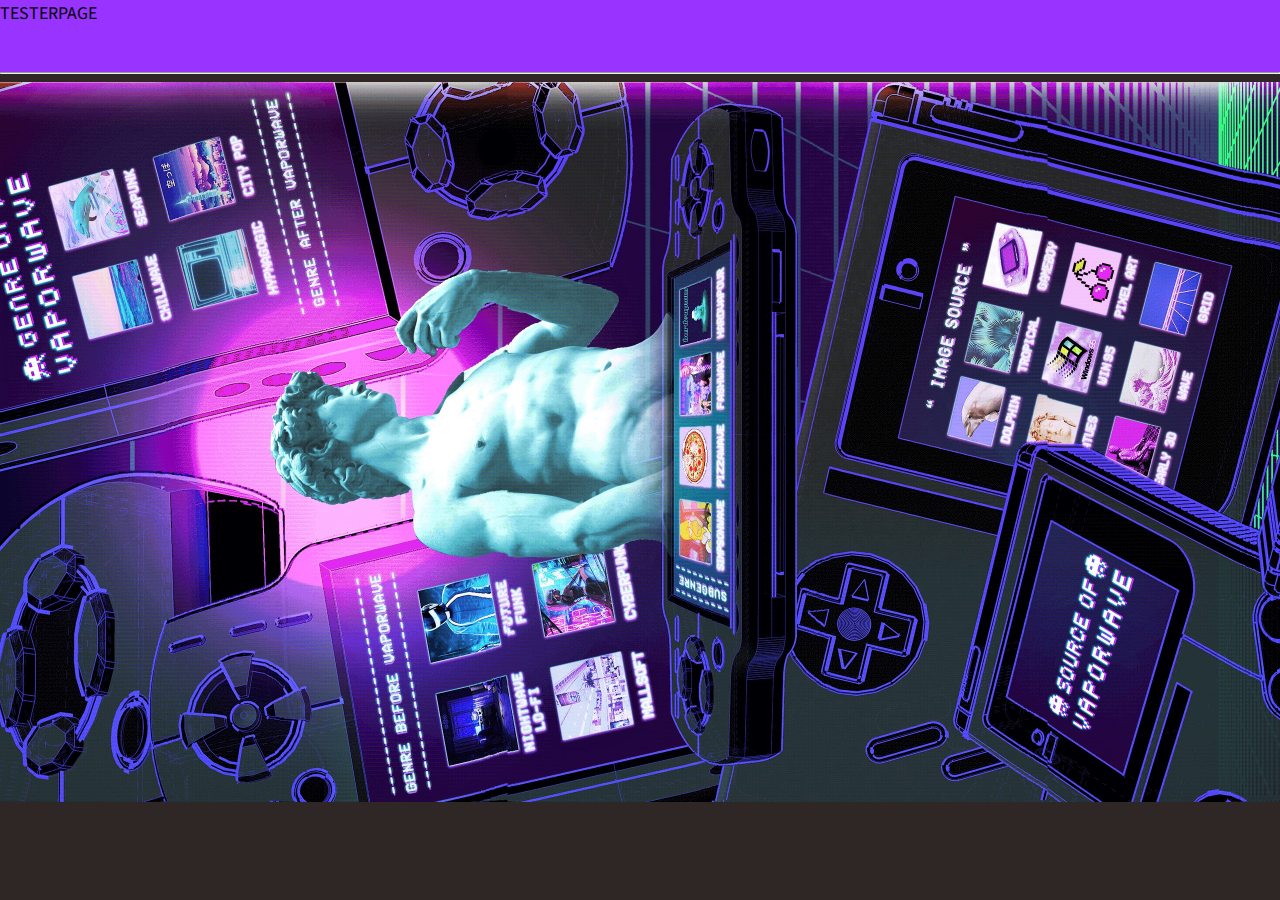
==== index.html @ a364b724 "TESTCOMMIT" ====
<!DOCTYPE html>
<html lang="ko">
    <head>
        <meta charset="utf-8">
        <title>PIZZA_prototype</title>
        <meta name = "viewport" content="width=device-width, initial-scale=1.0">
        <link href="https://fonts.googleapis.com/css?family=Noto+Sans+KR&display=swap" rel="stylesheet">
        <link rel = "stylesheet" href="style.css">
        <link rel="shortcut icon" type="image⁄x-icon" href="img/0_indexcuckoo.png">

    </head>

    <style>
            .h_header{height : 30px;}            
    </style>
   
    <body>

        <section class="P_header">
            TESTERPAGE
        </section>

        <hr class="greyline"></hr>

        <section class="P_imgplace">
            <img class="P_img" src="img/s2_back.jpg">
        </section>
    
    </body>
---- style.css ----
@charset "UTF-8";

/*style for mobile main*/
/*this style file is only valid in 400~768 pixel*/

/*기본색*/
:root {
    --main--skyblue : #7ACDF3;
    --main--black : #2F2725;
    --main--grey : #969797;
    --sub--red : #FF3C32;
    --sub--yellow : #FFC000;
    --sub--green : #00F06E;
    --sub--purple : #9933FF;
    --sub--blue : #0066FF;
    --white100 : #ffffff;
    --white80 : rgba(255,255,255,0.8);
    --greyline : #EEEEEE;
}

/*기본설정*/
body {
    margin : 0;
    font-family: 'Noto Sans KR', sans-serif;
    background-color: var(--main--black);
}

/*header*/
.P_header {
    width: 100%;
    height: 72px;
    float: left;
    background-color: var(--sub--purple);
    z-index: 9999;
}

.P_img{
    width: 100%;
}
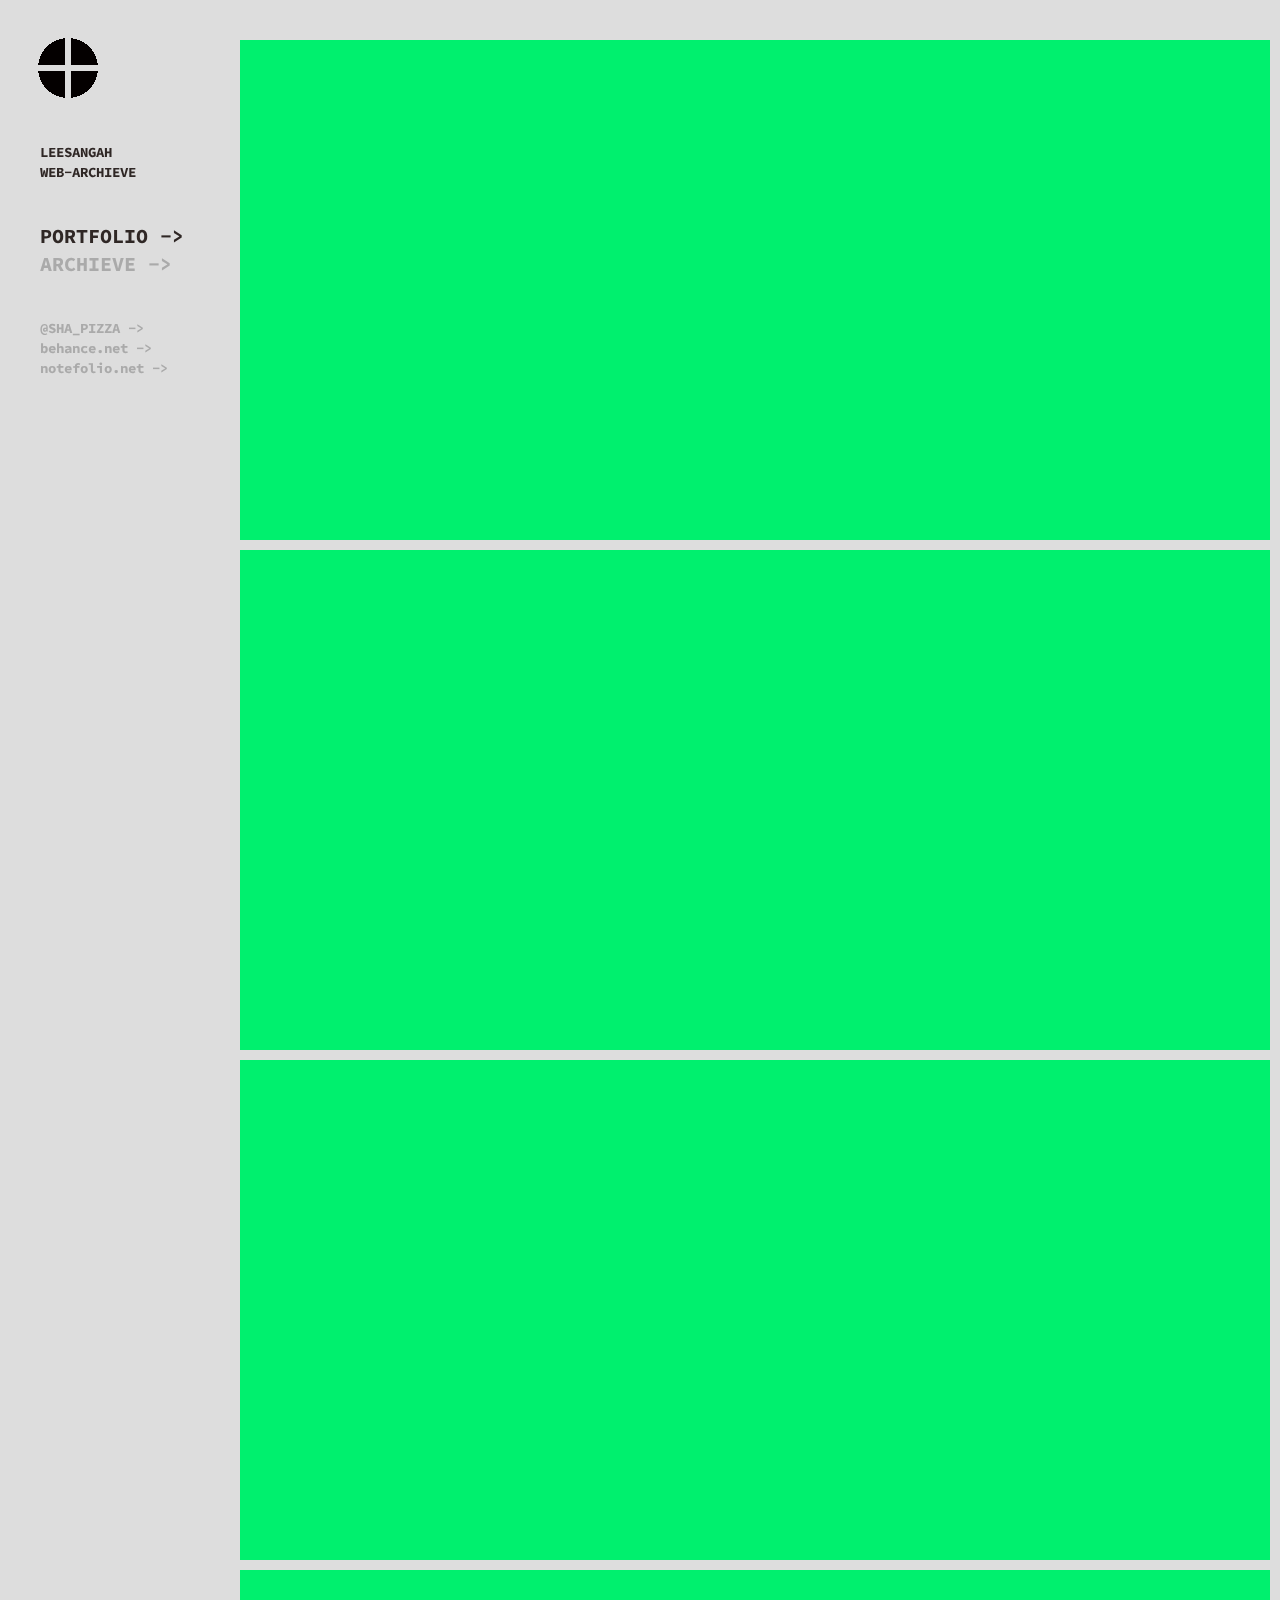
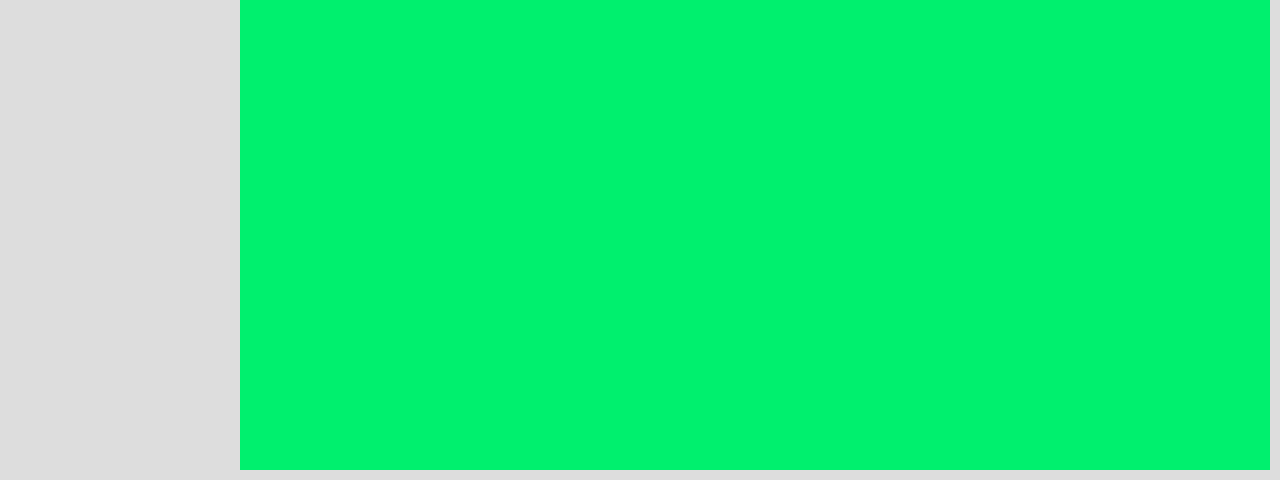
==== commit 1a43b390: "0.1.0 structure" ====
--- a/index.html
+++ b/index.html
@@ -4,10 +4,16 @@
         <meta charset="utf-8">
         <title>PIZZA_prototype</title>
         <meta name = "viewport" content="width=device-width, initial-scale=1.0">
+        
         <link href="https://fonts.googleapis.com/css?family=Noto+Sans+KR&display=swap" rel="stylesheet">
+        <link href='https://spoqa.github.io/spoqa-han-sans/css/SpoqaHanSans-kr.css' rel='stylesheet' type='text/css'>
+        <link href="https://fonts.googleapis.com/css?family=Source+Code+Pro&display=swap" rel="stylesheet">
+
         <link rel = "stylesheet" href="style.css">
-        <link rel="shortcut icon" type="image⁄x-icon" href="img/0_indexcuckoo.png">
+        <link rel="shortcut icon" type="image⁄x-icon" href="img/profileimg.png">
 
+        <script type="text/javascript" src="https://code.jquery.com/jquery-1.12.4.min.js"></script>
+        
     </head>
 
     <style>
@@ -16,14 +22,21 @@
    
     <body>
 
-        <section class="P_header">
-            TESTERPAGE
-        </section>
+        <div id="div_header" >
+        </div>
 
-        <hr class="greyline"></hr>
+        <div id="div_body" >
+            error during load body ...
+        </div>
 
-        <section class="P_imgplace">
-            <img class="P_img" src="img/s2_back.jpg">
-        </section>
     
-    </body>+
+    </body>
+    <script>  
+        $(document).ready(function(){
+            /*initial setting*/
+            $('#div_header').load('PwHeader.html');
+        });
+    </script>
+
+</html>
--- a/style.css
+++ b/style.css
@@ -5,35 +5,98 @@
 
 /*기본색*/
 :root {
-    --main--skyblue : #7ACDF3;
+    --main--white : #FFFFFF;
     --main--black : #2F2725;
-    --main--grey : #969797;
+    --main--grey : #AAAAAA;
+    --sub--lightgrey : #DDDDDD;
+    --sub--trans : rgba(0,0,0,0);
     --sub--red : #FF3C32;
     --sub--yellow : #FFC000;
-    --sub--green : #00F06E;
     --sub--purple : #9933FF;
     --sub--blue : #0066FF;
-    --white100 : #ffffff;
-    --white80 : rgba(255,255,255,0.8);
-    --greyline : #EEEEEE;
+    --sub--green : #00F06E;
 }
 
-/*기본설정*/
+/*main components*/
 body {
-    margin : 0;
+    margin: 0;
     font-family: 'Noto Sans KR', sans-serif;
-    background-color: var(--main--black);
+    background-color: var(--sub--lightgrey);
+    height: 100%;
 }
 
-/*header*/
-.P_header {
-    width: 100%;
-    height: 72px;
-    float: left;
-    background-color: var(--sub--purple);
-    z-index: 9999;
+#div_header { 
+    float: left; 
+    width: 240px; 
+    height: 100%; 
+    position: fixed;
 }
 
-.P_img{
+#div_body {
+    float: right;
     width: 100%;
+    margin-left: -240px;
+    padding-left: 240px;
+    box-sizing: border-box;
+    overflow-y: scroll;
+    overflow-x: hidden;
 }
+
+/* disable scroll bar*/
+#div_body::-webkit-scrollbar {
+    display: none;
+}
+
+/*font variation*/
+/* font-family: 'Noto Sans KR', sans-serif;                                */
+/* font-family: 'Source Code Pro', monospace;                               */
+/* font-family: 'Spoqa Han Sans', 'Spoqa Han Sans JP', 'Sans-serif';        */
+
+h1 {
+    font-family: 'Source Code Pro', monospace;
+    color: var(--main--black);
+    font-weight: 700;
+    font-size: 20px;
+    width: fit-content;
+    height: 28px;
+    margin: 0;
+    
+}
+
+h3 {
+    font-family: 'Source Code Pro', monospace;
+    color: var(--main--black);
+    font-weight: 700;
+    font-size: 14px;
+    width: fit-content;
+    height: 20px;
+    margin: 0;
+}
+
+h4 {
+    font-family: 'Source Code Pro', monospace;
+    color: var(--main--grey);
+    font-weight: 700;
+    font-size: 14px;
+    width: fit-content;
+    height: 20px;
+    margin: 0;
+}
+
+
+
+
+/*components in PwHeader*/
+.PwHeaderDiv {
+    padding-top: 40px;
+    padding-left: 40px;
+}
+
+
+/*components in PwPortfolio*/
+.PwPortfolioArticle{
+    width: 99%;
+    height: 500px;
+    background-color: var(--sub--green);
+    margin-bottom: 10px;
+}
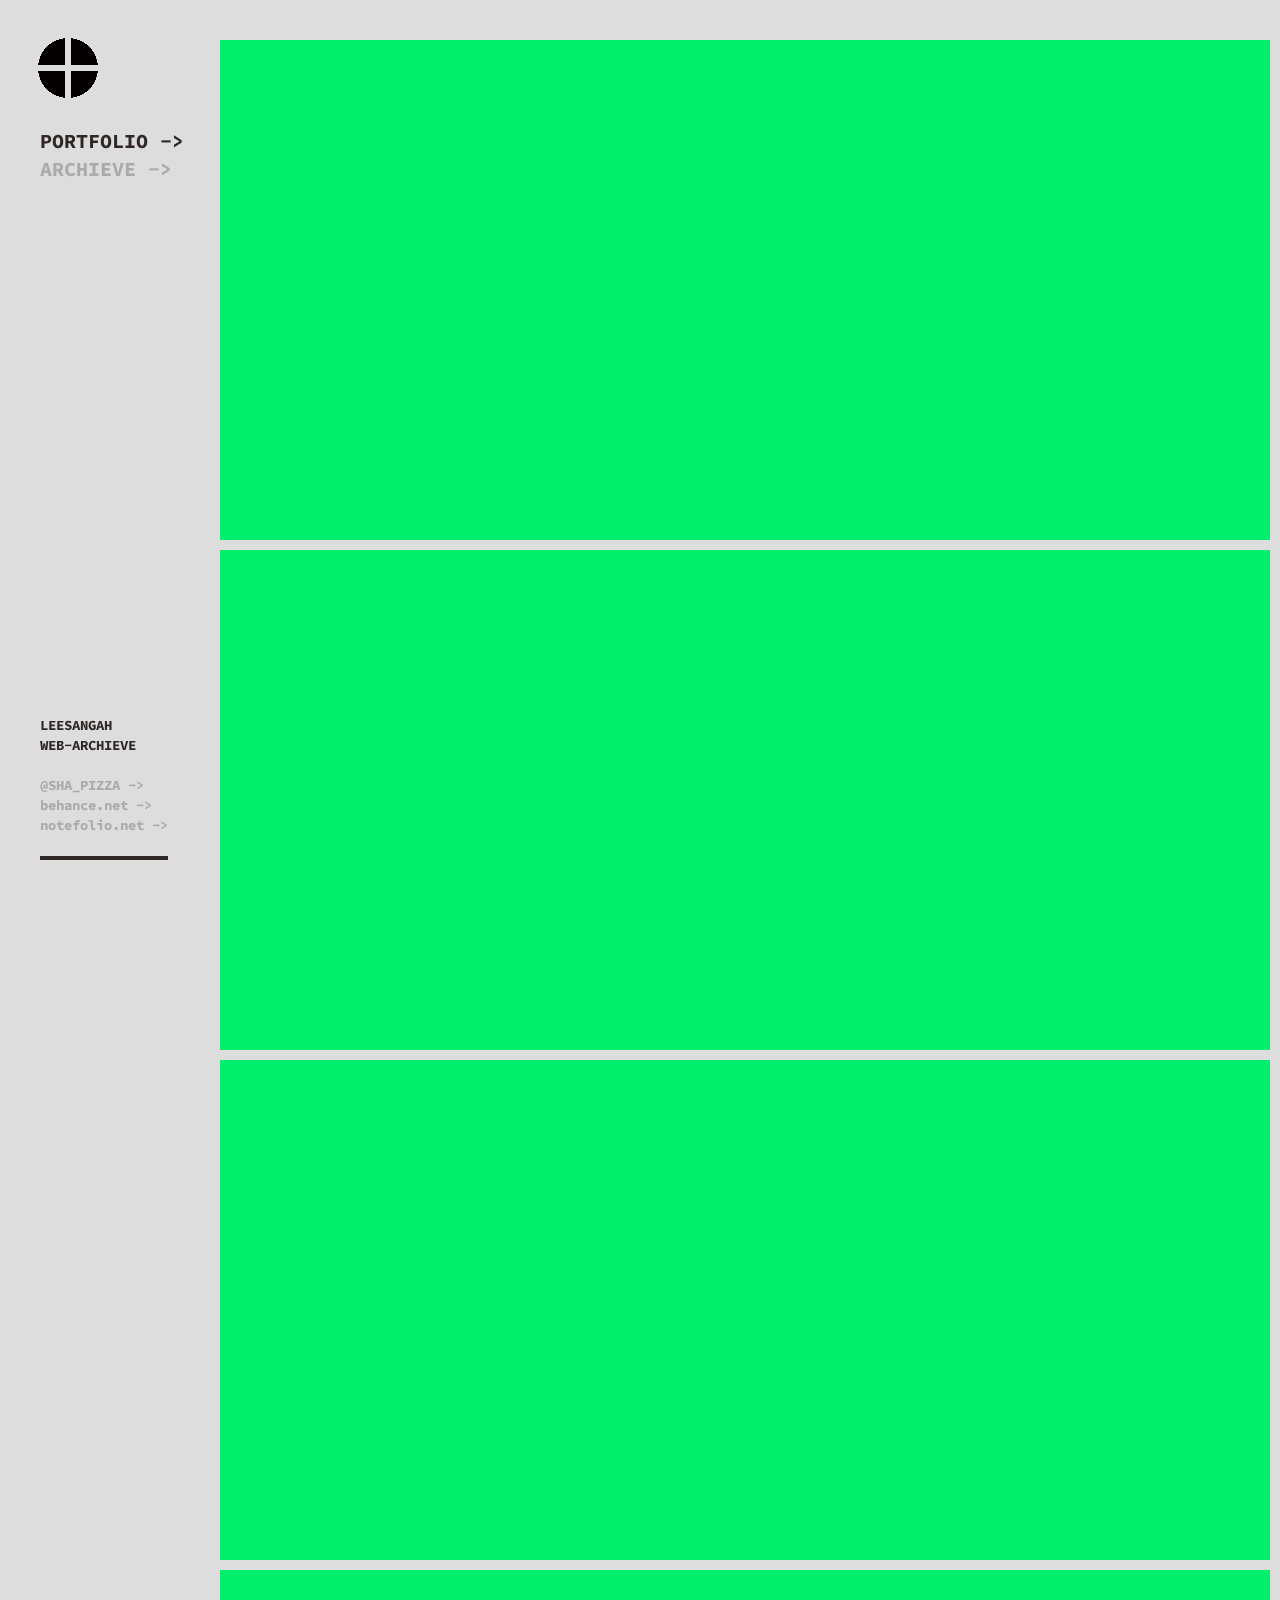
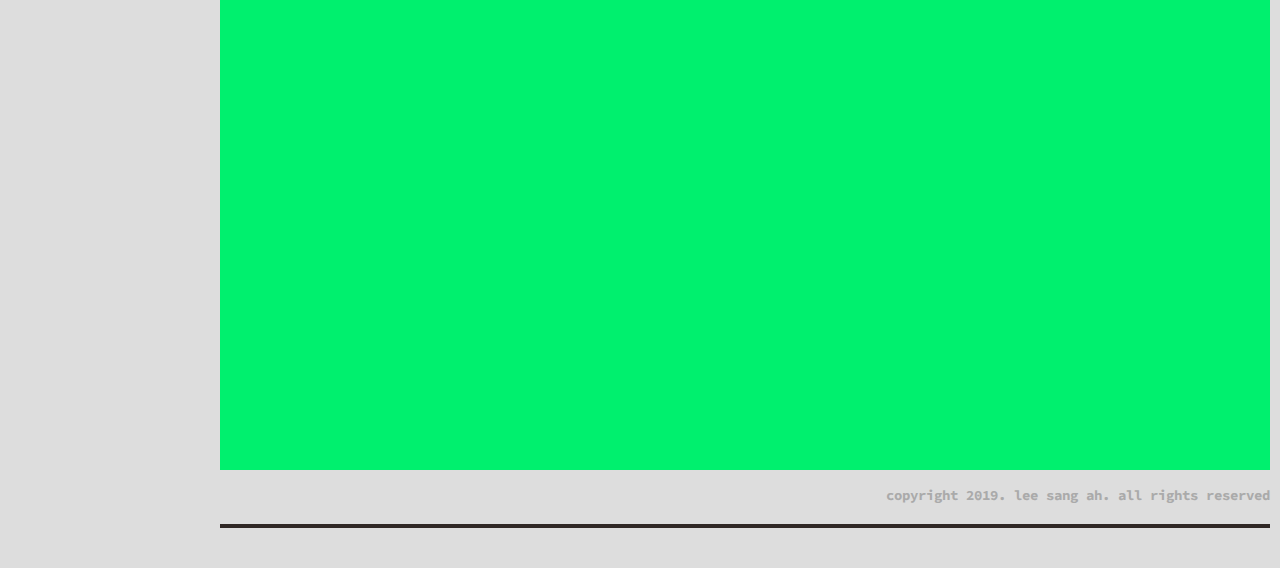
==== commit c056d070: "0.1.1" ====
--- a/index.html
+++ b/index.html
@@ -3,10 +3,9 @@
     <head>
         <meta charset="utf-8">
         <title>PIZZA_prototype</title>
-        <meta name = "viewport" content="width=device-width, initial-scale=1.0">
+        <meta name = "viewport" content="width=device-width, initial-scale=1.0, maximum-scale=2.0, minimum-scale=0.5">
         
         <link href="https://fonts.googleapis.com/css?family=Noto+Sans+KR&display=swap" rel="stylesheet">
-        <link href='https://spoqa.github.io/spoqa-han-sans/css/SpoqaHanSans-kr.css' rel='stylesheet' type='text/css'>
         <link href="https://fonts.googleapis.com/css?family=Source+Code+Pro&display=swap" rel="stylesheet">
 
         <link rel = "stylesheet" href="style.css">
@@ -22,11 +21,22 @@
    
     <body>
 
+        <div id="div_upper">
+            <div style="position:absolute; padding-top: 38px; padding-left: 38px; ">
+                <img src="img/logo.gif">
+            </div>
+        </div>
+
         <div id="div_header" >
         </div>
 
         <div id="div_body" >
-            error during load body ...
+            <div id="div_content">
+                error during load body ...
+            </div>
+            <div id="div_footer">
+                
+            </div>
         </div>
 
     
@@ -36,6 +46,7 @@
         $(document).ready(function(){
             /*initial setting*/
             $('#div_header').load('PwHeader.html');
+            $('#div_footer').load('PwFooter.html');
         });
     </script>
 
--- a/style.css
+++ b/style.css
@@ -25,9 +25,16 @@
     height: 100%;
 }
 
-#div_header { 
+#div_upper { 
+    height: 120px; 
+    width: 100%; 
+    background-color: var(--sub--trans); 
+    position: fixed;
+}
+
+#div_header {
     float: left; 
-    width: 240px; 
+    width: 220px; 
     height: 100%; 
     position: fixed;
 }
@@ -35,8 +42,9 @@
 #div_body {
     float: right;
     width: 100%;
-    margin-left: -240px;
-    padding-left: 240px;
+    margin-left: -220px;
+    padding-right: 10px;
+    padding-left: 220px;
     box-sizing: border-box;
     overflow-y: scroll;
     overflow-x: hidden;
@@ -46,6 +54,19 @@
 #div_body::-webkit-scrollbar {
     display: none;
 }
+
+#div_footer {
+    text-align: end;
+    font-family: 'Source Code Pro', monospace;
+    color: var(--main--grey);
+    font-weight: 700;
+    font-size: 14px;
+    height: fit-content;
+    margin-top: 16px;
+    margin-bottom: 40px;
+}
+
+
 
 /*font variation*/
 /* font-family: 'Noto Sans KR', sans-serif;                                */
@@ -83,19 +104,31 @@
     margin: 0;
 }
 
-
+/*line objects*/
+.line1 {
+    margin: 0; 
+    border: 2px solid var(--main--black);
+    height: 0;
+}
 
 
 /*components in PwHeader*/
-.PwHeaderDiv {
-    padding-top: 40px;
-    padding-left: 40px;
+.PwHeaderDivUp {
+    position: absolute;;
+    left: 40px;
+    top: 128px;
+}
+
+.PwHeaderDivDown {
+    position: absolute;
+    left: 40px;
+    bottom: 40px;
 }
 
 
 /*components in PwPortfolio*/
 .PwPortfolioArticle{
-    width: 99%;
+    width: 100%;
     height: 500px;
     background-color: var(--sub--green);
     margin-bottom: 10px;
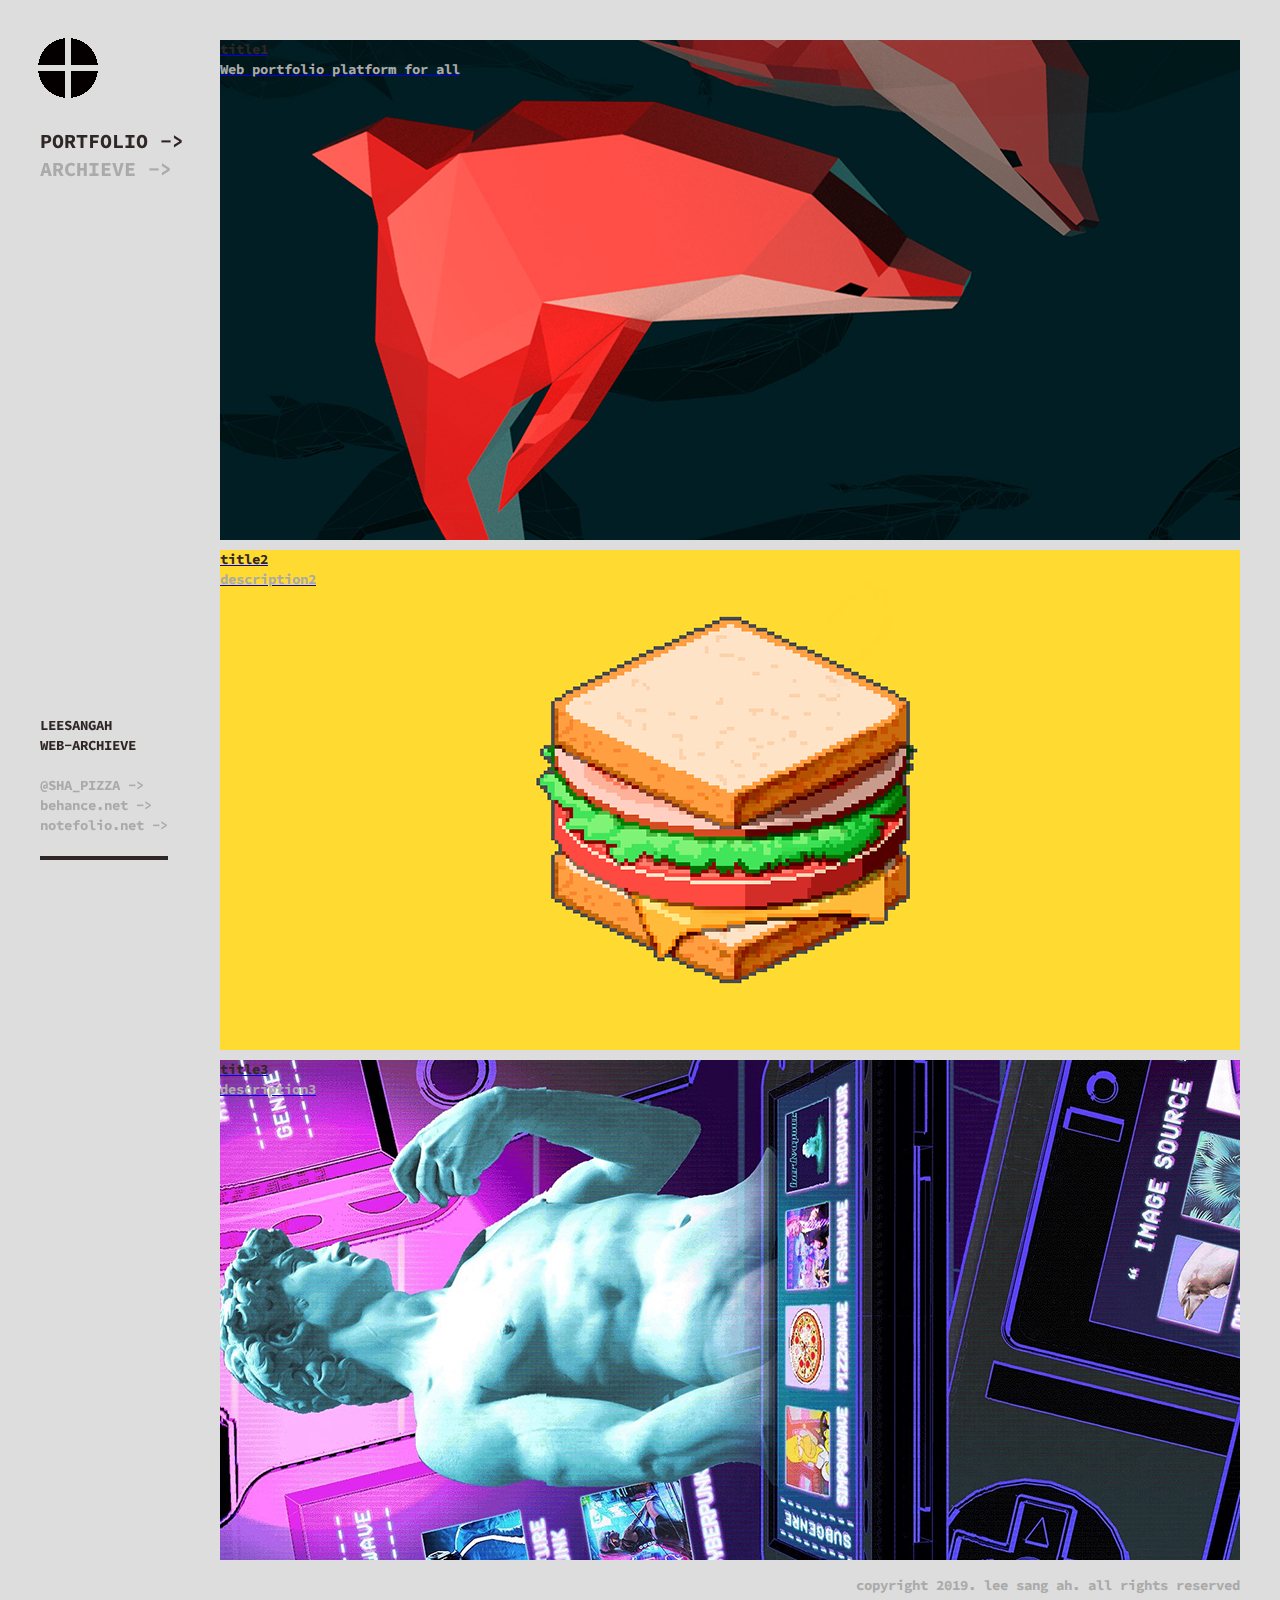
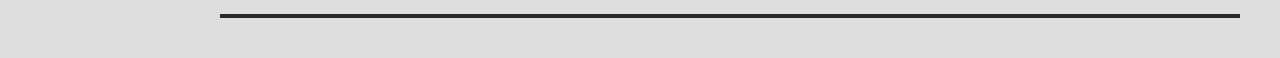
==== commit 7613b38c: "0.1.2" ====
--- a/index.html
+++ b/index.html
@@ -48,6 +48,9 @@
             $('#div_header').load('PwHeader.html');
             $('#div_footer').load('PwFooter.html');
         });
+        $("body").contextmenu(function(){
+            return false;
+        });
     </script>
 
 </html>
--- a/style.css
+++ b/style.css
@@ -23,6 +23,7 @@
     font-family: 'Noto Sans KR', sans-serif;
     background-color: var(--sub--lightgrey);
     height: 100%;
+    /*background: url('Port_head/181201.png') no-repeat center/cover;*/
 }
 
 #div_upper { 
@@ -43,16 +44,11 @@
     float: right;
     width: 100%;
     margin-left: -220px;
-    padding-right: 10px;
+    padding-right: 40px;
     padding-left: 220px;
     box-sizing: border-box;
     overflow-y: scroll;
     overflow-x: hidden;
-}
-
-/* disable scroll bar*/
-#div_body::-webkit-scrollbar {
-    display: none;
 }
 
 #div_footer {
@@ -66,6 +62,14 @@
     margin-bottom: 40px;
 }
 
+/* disable scroll bar*/
+#div_body::-webkit-scrollbar {
+    display: none;
+}
+
+html::-webkit-scrollbar {
+    display: none;
+}
 
 
 /*font variation*/
@@ -127,9 +131,23 @@
 
 
 /*components in PwPortfolio*/
-.PwPortfolioArticle{
+#PwPortfolio {
+    list-style: none;
+    margin: 0;
+    padding: 0;    
+}
+.PwPortfolioList{
     width: 100%;
     height: 500px;
     background-color: var(--sub--green);
+    overflow: hidden;
     margin-bottom: 10px;
 }
+
+.PwPortfolioArticle{
+    width: 100%;
+    height: 100%;
+    background-repeat: no-repeat;
+    background-position: center;
+    background-size: cover;
+}
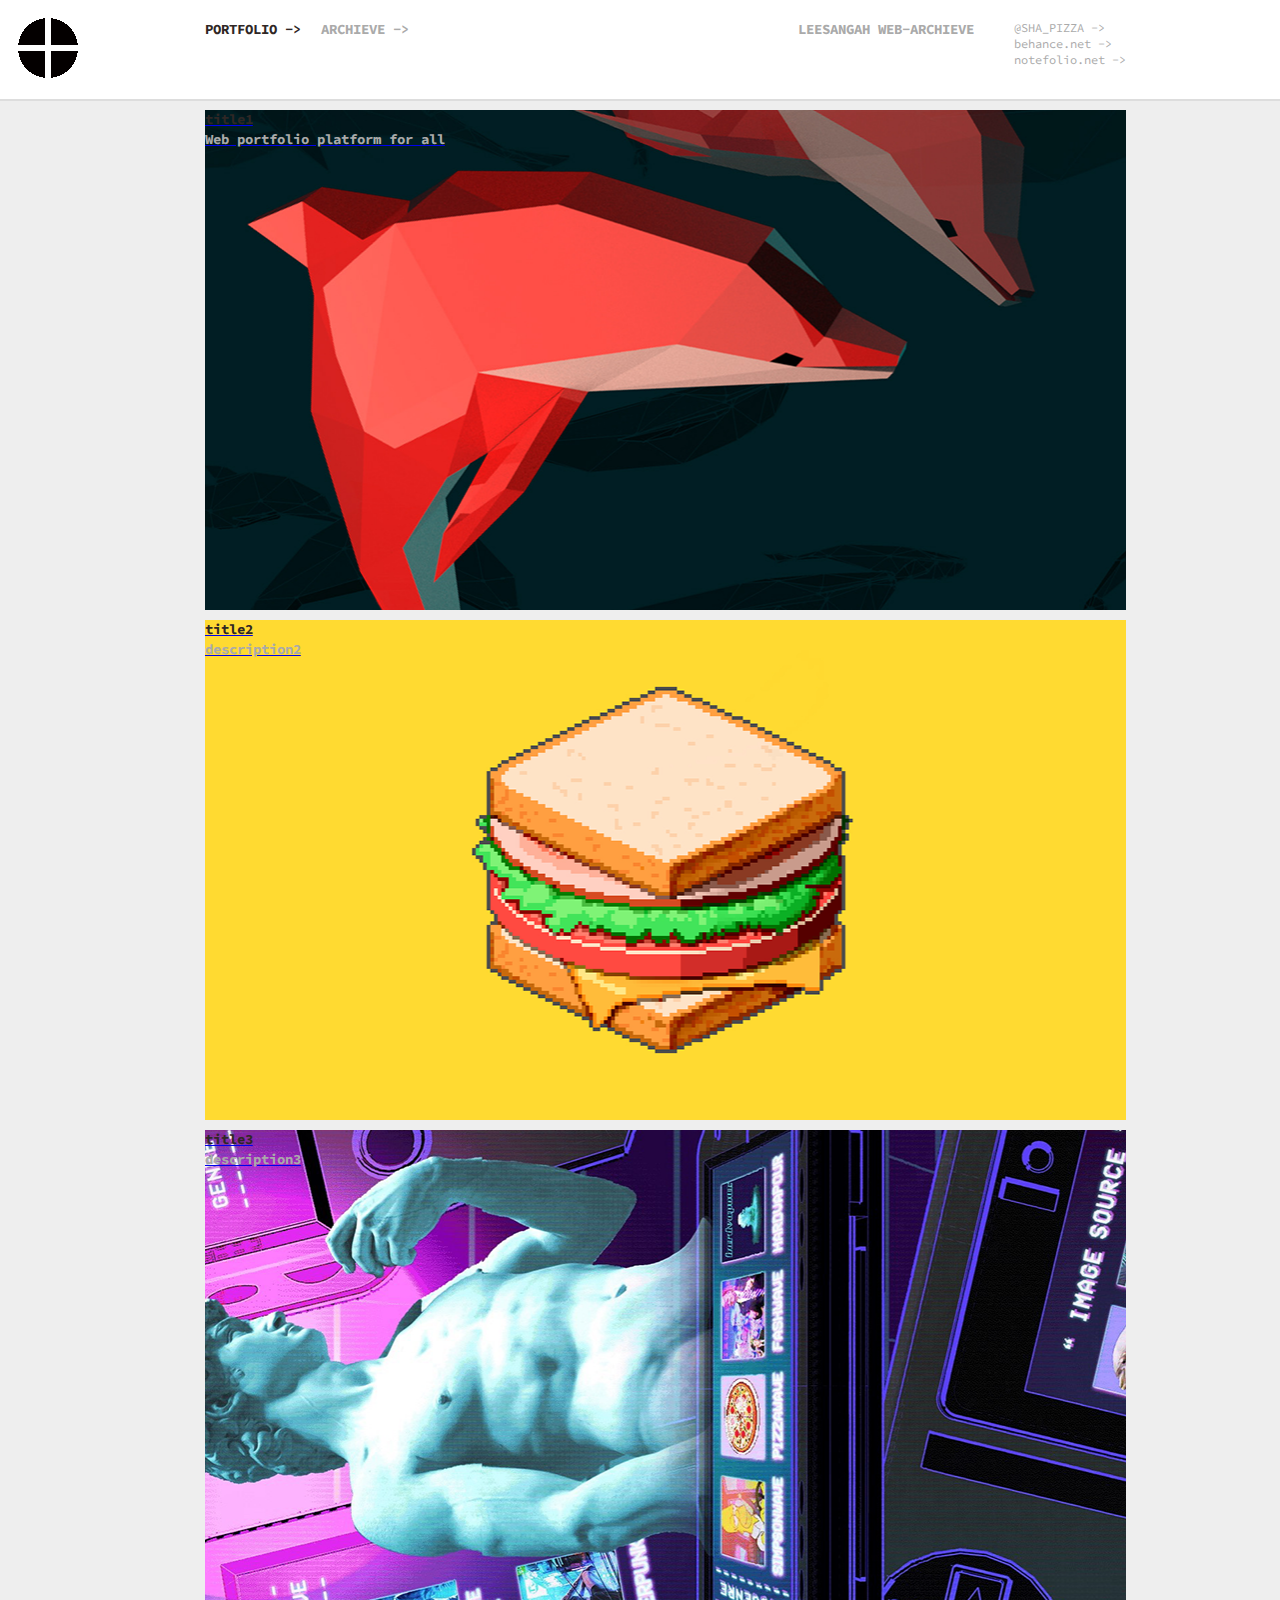
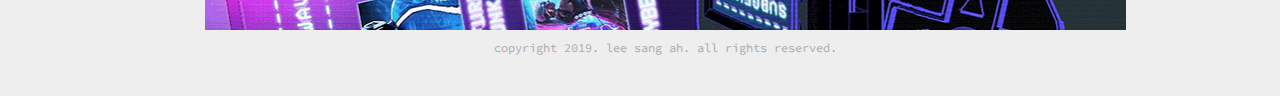
==== commit 350b045e: "0.1.3" ====
--- a/index.html
+++ b/index.html
@@ -22,13 +22,21 @@
     <body>
 
         <div id="div_upper">
-            <div style="position:absolute; padding-top: 38px; padding-left: 38px; ">
+            <div style="position:absolute; padding-top: 18px; padding-left: 18px; ">
                 <img src="img/logo.gif">
-            </div>
+            </div>     
         </div>
 
-        <div id="div_header" >
+        <div style="background-color: var(--main--white); position:absolute; width:100%; height:100px;">
+            <div style="width:100%; height:99px;"></div>
+            <hr class="linelight"></hr>
         </div>
+
+        
+
+        <div id="div_header"> 
+        </div>
+        
 
         <div id="div_body" >
             <div id="div_content">
--- a/style.css
+++ b/style.css
@@ -8,7 +8,8 @@
     --main--white : #FFFFFF;
     --main--black : #2F2725;
     --main--grey : #AAAAAA;
-    --sub--lightgrey : #DDDDDD;
+    --sub--Dgrey : #DDDDDD;
+    --sub--lightgrey : #EEEEEE;
     --sub--trans : rgba(0,0,0,0);
     --sub--red : #FF3C32;
     --sub--yellow : #FFC000;
@@ -23,42 +24,49 @@
     font-family: 'Noto Sans KR', sans-serif;
     background-color: var(--sub--lightgrey);
     height: 100%;
+    align-items: center;
+    min-width: 920px;
     /*background: url('Port_head/181201.png') no-repeat center/cover;*/
 }
 
 #div_upper { 
-    height: 120px; 
-    width: 100%; 
+    width: 16%; 
+    height: 100%; 
     background-color: var(--sub--trans); 
     position: fixed;
+    z-index: 9999;
 }
 
 #div_header {
-    float: left; 
-    width: 220px; 
-    height: 100%; 
-    position: fixed;
+    /*float: left; */
+    width: 72%; 
+    height: 80px; 
+    margin-left: 16%;
+    margin-right: auto;
+    padding-top: 20px;
+    position: relative;
 }
 
 #div_body {
-    float: right;
-    width: 100%;
-    margin-left: -220px;
+    /*float: right;*/
+    width: 72%;
+    margin-left: 16%;
+    margin-right: auto;
+    
+    position: relative;
+    /*margin-left: -220px;
     padding-right: 40px;
-    padding-left: 220px;
+    padding-left: 220px;*/
     box-sizing: border-box;
     overflow-y: scroll;
     overflow-x: hidden;
 }
 
 #div_footer {
-    text-align: end;
-    font-family: 'Source Code Pro', monospace;
-    color: var(--main--grey);
-    font-weight: 700;
-    font-size: 14px;
+    width: fit-content;
     height: fit-content;
-    margin-top: 16px;
+    margin-left: auto;
+    margin-right: auto;
     margin-bottom: 40px;
 }
 
@@ -66,10 +74,10 @@
 #div_body::-webkit-scrollbar {
     display: none;
 }
-
+/*
 html::-webkit-scrollbar {
     display: none;
-}
+}*/
 
 
 /*font variation*/
@@ -108,25 +116,45 @@
     margin: 0;
 }
 
+h5 {
+    font-family: 'Source Code Pro', monospace;
+    color: var(--main--grey);
+    font-weight: 400;
+    font-size: 12px;
+    width: fit-content;
+    height: 16px;
+    margin: 0;
+}
+
 /*line objects*/
 .line1 {
+    width: 100%;
     margin: 0; 
     border: 2px solid var(--main--black);
     height: 0;
 }
 
+.linelight {
+    width: 100%;
+    margin: 0; 
+    border: 0.5px solid var(--sub--Dgrey);
+    height: 0;
+}
+
 
 /*components in PwHeader*/
-.PwHeaderDivUp {
-    position: absolute;;
-    left: 40px;
-    top: 128px;
+.PwHeaderDivLeft {
+    float: left;
 }
 
-.PwHeaderDivDown {
-    position: absolute;
-    left: 40px;
-    bottom: 40px;
+.PwHeaderDivMenu {
+    float: left;
+    margin-right: 20px;
+}
+
+.PwHeaderDivRight {
+    float: right;
+    margin-left: 40px;
 }
 
 
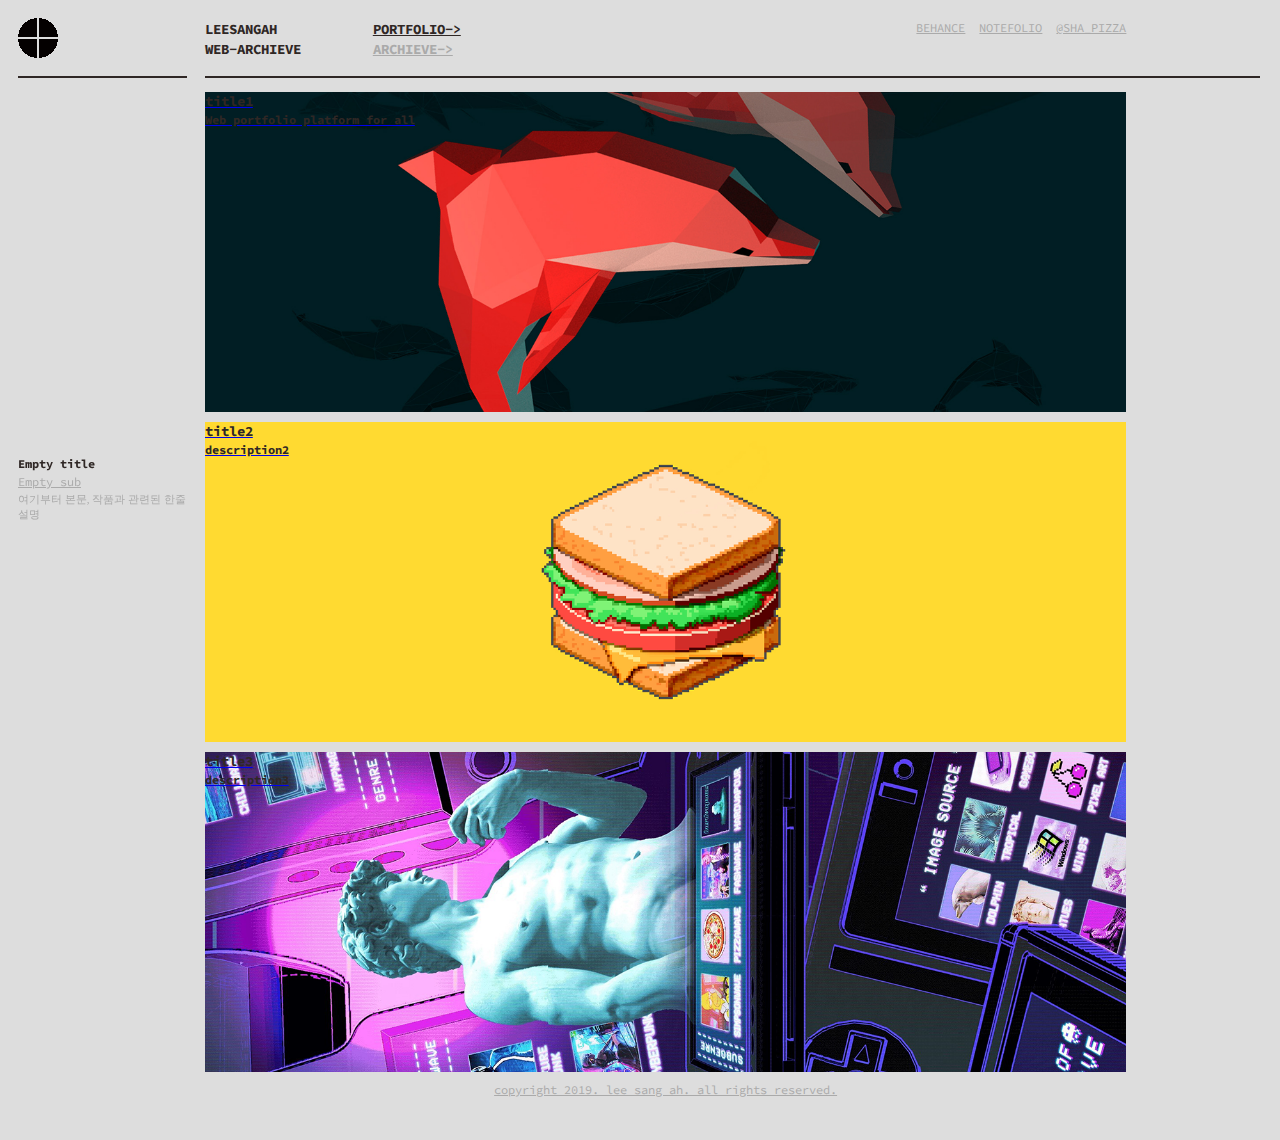
==== commit 9d1e4403: "0.1.4" ====
--- a/index.html
+++ b/index.html
@@ -20,25 +20,29 @@
     </style>
    
     <body>
-
+    
         <div id="div_upper">
-            <div style="position:absolute; padding-top: 18px; padding-left: 18px; ">
-                <img src="img/logo.gif">
-            </div>     
-        </div>
-
-        <div style="background-color: var(--main--white); position:absolute; width:100%; height:100px;">
-            <div style="width:100%; height:99px;"></div>
-            <hr class="linelight"></hr>
+            <img src="img/logo.gif" style="position:absolute; top:18px;">
+            <hr class="line1" style="margin-top:58px;"></hr>
+            <!--<div style="height: 14vw; min-height: 129px;"></div>  -->
+            <div style="margin-top:42vh;">
+                <h4>Empty title</h4>
+                <h5>Empty sub</h5>
+                <h6>여기부터 본문, 작품과 관련된 한줄설명</h6>
+            </div> 
         </div>
 
         
 
         <div id="div_header"> 
         </div>
-        
+
+        <hr class="line1" style="margin-left: 16%; margin-right: 20px; "></hr>
 
         <div id="div_body" >
+            <div style="width: 100%; height: 14px;">
+            </div>
+
             <div id="div_content">
                 error during load body ...
             </div>
--- a/style.css
+++ b/style.css
@@ -9,7 +9,7 @@
     --main--black : #2F2725;
     --main--grey : #AAAAAA;
     --sub--Dgrey : #DDDDDD;
-    --sub--lightgrey : #EEEEEE;
+    --sub--Egrey : #EEEEEE;
     --sub--trans : rgba(0,0,0,0);
     --sub--red : #FF3C32;
     --sub--yellow : #FFC000;
@@ -17,67 +17,6 @@
     --sub--blue : #0066FF;
     --sub--green : #00F06E;
 }
-
-/*main components*/
-body {
-    margin: 0;
-    font-family: 'Noto Sans KR', sans-serif;
-    background-color: var(--sub--lightgrey);
-    height: 100%;
-    align-items: center;
-    min-width: 920px;
-    /*background: url('Port_head/181201.png') no-repeat center/cover;*/
-}
-
-#div_upper { 
-    width: 16%; 
-    height: 100%; 
-    background-color: var(--sub--trans); 
-    position: fixed;
-    z-index: 9999;
-}
-
-#div_header {
-    /*float: left; */
-    width: 72%; 
-    height: 80px; 
-    margin-left: 16%;
-    margin-right: auto;
-    padding-top: 20px;
-    position: relative;
-}
-
-#div_body {
-    /*float: right;*/
-    width: 72%;
-    margin-left: 16%;
-    margin-right: auto;
-    
-    position: relative;
-    /*margin-left: -220px;
-    padding-right: 40px;
-    padding-left: 220px;*/
-    box-sizing: border-box;
-    overflow-y: scroll;
-    overflow-x: hidden;
-}
-
-#div_footer {
-    width: fit-content;
-    height: fit-content;
-    margin-left: auto;
-    margin-right: auto;
-    margin-bottom: 40px;
-}
-
-/* disable scroll bar*/
-#div_body::-webkit-scrollbar {
-    display: none;
-}
-/*
-html::-webkit-scrollbar {
-    display: none;
-}*/
 
 
 /*font variation*/
@@ -108,11 +47,11 @@
 
 h4 {
     font-family: 'Source Code Pro', monospace;
-    color: var(--main--grey);
+    color: var(--main--black);
     font-weight: 700;
-    font-size: 14px;
+    font-size: 12px;
     width: fit-content;
-    height: 20px;
+    height: 18px;
     margin: 0;
 }
 
@@ -122,19 +61,32 @@
     font-weight: 400;
     font-size: 12px;
     width: fit-content;
-    height: 16px;
+    height: 18px;
+    margin: 0;
+    text-decoration-line: underline;
+}
+
+h6 {
+    font-family: 'Spoqa Han Sans', 'Spoqa Han Sans JP', 'Sans-serif';  
+    color: var(--main--grey);
+    font-weight: 400;
+    font-size: 11px;
+    width: fit-content;
+    height: 13.3px;
     margin: 0;
 }
 
+
+
 /*line objects*/
 .line1 {
-    width: 100%;
+    width: auto;
+    height: 0;
     margin: 0; 
-    border: 2px solid var(--main--black);
-    height: 0;
+    border: 1px solid var(--main--black);    
 }
 
-.linelight {
+.line2 {
     width: 100%;
     margin: 0; 
     border: 0.5px solid var(--sub--Dgrey);
@@ -142,19 +94,81 @@
 }
 
 
+/*main components*/
+body {
+    margin: 0;
+    font-family: 'Noto Sans KR', sans-serif;
+    background-color: var(--sub--Dgrey);
+    height: 100%;
+    align-items: center;
+    min-width: 920px;
+    /*background: url('Port_head/181201.png') no-repeat center/cover;*/
+}
+
+#div_upper { 
+    box-sizing: border-box;
+    position: fixed; 
+    width: 16%; 
+    min-width: 147px; 
+    height: 100%;
+
+    padding: 18px;
+    background-color: var(--sub--trans); 
+   
+    z-index: 9999;  
+}
+
+#div_header {
+    /*float: left; */
+    width: 72%; 
+    height: 56px; 
+    margin-left: 16%;
+    margin-right: auto;
+    padding-top: 20px;
+    position: relative;
+}
+
+#div_body {
+    /*float: right;*/
+    width: 72%;
+    margin-left: 16%;
+    margin-right: auto;
+    
+    position: relative;
+    box-sizing: border-box;
+    overflow-y: scroll;
+    /*overflow-x: hidden;*/
+}
+
+#div_footer {
+    width: fit-content;
+    height: fit-content;
+    margin-left: auto;
+    margin-right: auto;
+    margin-bottom: 40px;
+}
+
+/* disable scroll bar*/
+#div_body::-webkit-scrollbar {
+    display: none;
+}
+/*
+html::-webkit-scrollbar {
+    display: none;
+}*/
+
+
+
+
 /*components in PwHeader*/
 .PwHeaderDivLeft {
     float: left;
-}
-
-.PwHeaderDivMenu {
-    float: left;
-    margin-right: 20px;
+    margin-right: 72px;
 }
 
 .PwHeaderDivRight {
     float: right;
-    margin-left: 40px;
+    margin-left: 14px;
 }
 
 
@@ -166,7 +180,7 @@
 }
 .PwPortfolioList{
     width: 100%;
-    height: 500px;
+    height: 320px;
     background-color: var(--sub--green);
     overflow: hidden;
     margin-bottom: 10px;
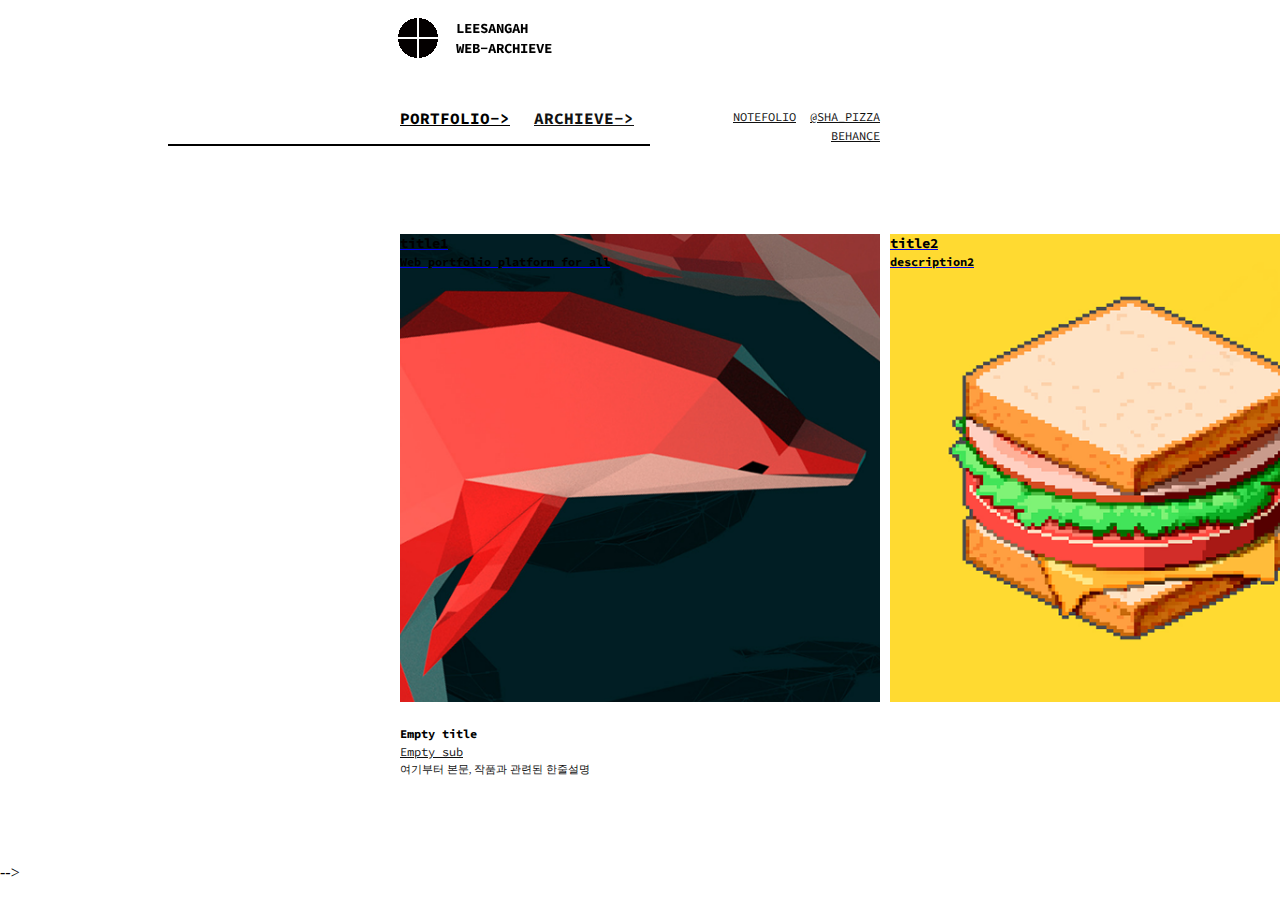
==== commit 9246d53e: "0.1.5" ====
--- a/index.html
+++ b/index.html
@@ -22,33 +22,40 @@
     <body>
     
         <div id="div_upper">
-            <img src="img/logo.gif" style="position:absolute; top:18px;">
-            <hr class="line1" style="margin-top:58px;"></hr>
-            <!--<div style="height: 14vw; min-height: 129px;"></div>  -->
-            <div style="margin-top:42vh;">
-                <h4>Empty title</h4>
-                <h5>Empty sub</h5>
-                <h6>여기부터 본문, 작품과 관련된 한줄설명</h6>
-            </div> 
+            <div id="div_upper_wrapper">
+                <img src="img/logo.gif" style="position:absolute; margin: 0 0 0 -2px;">
+                <div style="padding: 1px 0 0 56px;">
+                    <h3>LEESANGAH</h3>
+                    <h3>WEB-ARCHIEVE</h3>
+                </div>
+                
+                <!--<hr class="line1" style="margin-top:58px;"></hr> -->
+                <!--<div style="height: 14vw; min-height: 129px;"></div>  -->
+                <!--
+                <div style="margin-top:42vh;">
+                    <h4>Empty title</h4>
+                    <h5>Empty sub</h5>
+                    <h6>여기부터 본문, 작품과 관련된 한줄설명</h6>
+                </div> 
+                -->
+            </div>
         </div>
 
-        
+        <div id="div_header"> </div>
 
-        <div id="div_header"> 
-        </div>
+        <hr class="line1" style="width: 480px; margin: 0 auto 0 auto; "></hr>
+ 
+        <div id="div_body" >
+            
 
-        <hr class="line1" style="margin-left: 16%; margin-right: 20px; "></hr>
+            
+                error during load body ...
+            
 
-        <div id="div_body" >
-            <div style="width: 100%; height: 14px;">
-            </div>
+            <!--
+            <div id="div_footer">
+            -->
 
-            <div id="div_content">
-                error during load body ...
-            </div>
-            <div id="div_footer">
-                
-            </div>
         </div>
 
     
--- a/style.css
+++ b/style.css
@@ -1,13 +1,16 @@
 @charset "UTF-8";
 
-/*style for mobile main*/
-/*this style file is only valid in 400~768 pixel*/
+/*style for desktop main*/
+/*width : 720 up pixel*/
 
 /*기본색*/
 :root {
+    --back : #ffffff;
     --main--white : #FFFFFF;
-    --main--black : #2F2725;
-    --main--grey : #AAAAAA;
+    --main--black : #000000;
+    --main--grey : #111111;
+    --sub--5grey : #555555;
+    --sub--Bgrey : #BBBBBB;
     --sub--Dgrey : #DDDDDD;
     --sub--Egrey : #EEEEEE;
     --sub--trans : rgba(0,0,0,0);
@@ -31,8 +34,17 @@
     font-size: 20px;
     width: fit-content;
     height: 28px;
-    margin: 0;
-    
+    margin: 0;   
+}
+
+h2 {
+    font-family: 'Source Code Pro', monospace;
+    color: var(--main--black);
+    font-weight: 700;
+    font-size: 16px;
+    width: fit-content;
+    height: 20px;
+    margin: 0;
 }
 
 h3 {
@@ -94,51 +106,67 @@
 }
 
 
+/*----------------------------------------------------------------------------------------*/
+/* 0 display position z-index float
+ * 1 box-sizing overflow
+ * 2 color
+ * 3 width height
+ * 4 padding border margin
+ * 5 font
+ * 6
+ */
+
 /*main components*/
-body {
-    margin: 0;
-    font-family: 'Noto Sans KR', sans-serif;
-    background-color: var(--sub--Dgrey);
-    height: 100%;
-    align-items: center;
-    min-width: 920px;
+html {
+    min-width: 720px;
+    min-height: 720px;
+
+}
+
+body { 
+    background-color: var(--back);
+    height: 100%;
+    margin: 0;
     /*background: url('Port_head/181201.png') no-repeat center/cover;*/
 }
 
 #div_upper { 
     box-sizing: border-box;
+    z-index: 9999; 
     position: fixed; 
-    width: 16%; 
-    min-width: 147px; 
-    height: 100%;
-
-    padding: 18px;
-    background-color: var(--sub--trans); 
-   
-    z-index: 9999;  
+    width: 100%;
+    height: fit-content;
+    min-width: 720px;
+}
+
+#div_upper_wrapper {
+    width: 480px;
+    height: 50px;
+    margin: 18px auto 0 auto;
+    
 }
 
 #div_header {
-    /*float: left; */
-    width: 72%; 
-    height: 56px; 
-    margin-left: 16%;
-    margin-right: auto;
-    padding-top: 20px;
     position: relative;
+    z-index: 9998; 
+    width: 480px; 
+    height: 36px; 
+    margin: 0 auto 0 auto;
+    padding-top: 108px;
 }
 
 #div_body {
-    /*float: right;*/
-    width: 72%;
-    margin-left: 16%;
-    margin-right: auto;
-    
-    position: relative;
+    position: absolute;
+    top: 0;
     box-sizing: border-box;
-    overflow-y: scroll;
-    /*overflow-x: hidden;*/
-}
+    width: 100%;
+    height: 100vh;
+
+}
+
+
+
+
 
 #div_footer {
     width: fit-content;
@@ -149,13 +177,9 @@
 }
 
 /* disable scroll bar*/
-#div_body::-webkit-scrollbar {
-    display: none;
-}
-/*
 html::-webkit-scrollbar {
     display: none;
-}*/
+}
 
 
 
@@ -163,29 +187,86 @@
 /*components in PwHeader*/
 .PwHeaderDivLeft {
     float: left;
-    margin-right: 72px;
+    margin-right: 24px;
 }
 
 .PwHeaderDivRight {
     float: right;
     margin-left: 14px;
+    margin-top: 1px;
 }
 
 
 /*components in PwPortfolio*/
+#PwPortfolio_wrapouter {
+    display : -webkit-flex;
+    display: flex;
+    flex-direction: column;
+    justify-content: center;
+    
+    overflow: hidden;
+    width: 100%;
+    height: 96vh;
+    min-height: 720px;
+}
+
+
+#PwPortfolio_wrapinner {
+    display : -webkit-flex;
+    display: flex;
+    flex-direction: column;
+    justify-content: center;
+
+    width: 100%;
+    height: 60vh;
+
+    min-height: 420px;
+    margin-top: 144px;
+}
+
 #PwPortfolio {
+    -webkit-flex : 1;
+	flex : 1;
+
+    display : -webkit-flex;
+    display: flex;
+    flex-direction: row;
+
+    width: 100vw;
+    height: 100%;
+    overflow-x: scroll;
+    overflow-y: hidden;
+
+    padding: 0;
+    margin: 0;
     list-style: none;
-    margin: 0;
-    padding: 0;    
-}
+}
+
+#PwPortfolio::-webkit-scrollbar {
+    display: none;
+}
+
+#PwPortfolio_description {
+    width: 480px; 
+    height: 48px; 
+    margin: 0 auto 0 auto;
+    padding: 24px 0 0 0;
+}
+
+
 .PwPortfolioList{
-    width: 100%;
-    height: 320px;
+    flex: 1 0 480px; /*1 0 -> 증가또는 감소금지  480-> 사용할 길이*/
+    height: 100%;
     background-color: var(--sub--green);
     overflow: hidden;
     margin-bottom: 10px;
 }
 
+.PwPortfolio_padding {
+    width: 10px;
+    background-color: var(--sub--blue);
+}
+
 .PwPortfolioArticle{
     width: 100%;
     height: 100%;
@@ -193,3 +274,4 @@
     background-position: center;
     background-size: cover;
 }
+
